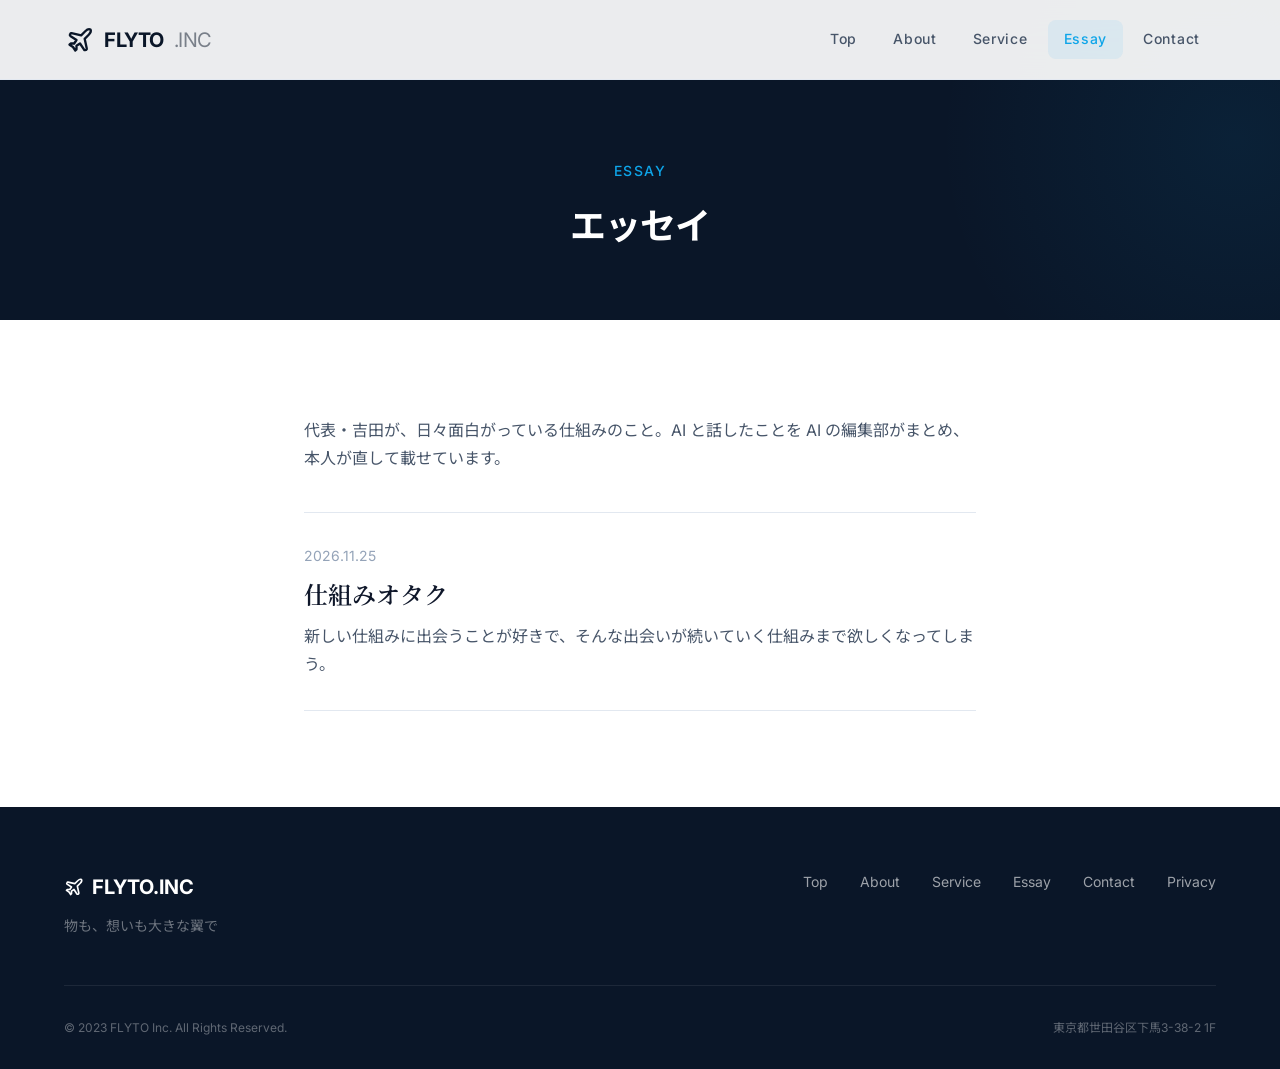
==== essay/index.html @ b7b89c4b "Essay: 仕組みオタク" ====
<!DOCTYPE html>
<html lang="ja">
<head>
  <meta charset="UTF-8">
  <meta name="viewport" content="width=device-width, initial-scale=1.0">
  <title>Essay | FLYTO Inc.</title>
  <meta name="description" content="株式会社フライト代表・吉田 翼のエッセイ。日々面白がっている仕組みのこと。">
  <meta property="og:title" content="Essay | FLYTO Inc.">
  <meta property="og:description" content="株式会社フライト代表・吉田 翼のエッセイ。日々面白がっている仕組みのこと。">
  <meta property="og:type" content="website">
  <meta property="og:url" content="https://flyto.co.jp/essay/">
  <meta name="twitter:card" content="summary">
  <link rel="canonical" href="https://flyto.co.jp/essay/">
  <link rel="icon" type="image/svg+xml" href="../favicon.svg">
  <link rel="preconnect" href="https://fonts.googleapis.com">
  <link rel="preconnect" href="https://fonts.gstatic.com" crossorigin>
  <link href="https://fonts.googleapis.com/css2?family=Inter:wght@400;500;600;700&family=Noto+Sans+JP:wght@400;500;600;700&family=Noto+Serif+JP:wght@400;600&display=swap" rel="stylesheet">
  <link rel="stylesheet" href="../css/style.css">
  <link rel="alternate" type="application/rss+xml" title="FLYTO Essay" href="https://flyto.co.jp/essay/feed.xml">
</head>
<body>
  <header class="header" id="header">
    <div class="header__inner">
      <a href="../index.html" class="header__logo" aria-label="FLYTO Inc. ホーム">
        <span class="header__logo-icon"><svg viewBox="0 0 24 24" fill="none" stroke="currentColor" stroke-width="2" stroke-linecap="round" stroke-linejoin="round"><path d="M17.8 19.2L16 11l3.5-3.5C21 6 21.5 4 21 3c-1-.5-3 0-4.5 1.5L13 8 4.8 6.2c-.5-.1-.9.1-1.1.5l-.3.5c-.2.5-.1 1 .3 1.3L9 12l-2 3H4l-1 1 3 2 2 3 1-1v-3l3-2 3.5 5.3c.3.4.8.5 1.3.3l.5-.2c.4-.3.6-.7.5-1.2z"/></svg></span>
        FLYTO<span style="font-weight: 400; opacity: 0.5; margin-left: 2px">.INC</span>
      </a>
      <nav class="header__nav" id="headerNav">
        <a href="../index.html" class="header__nav-link">Top</a>
        <a href="../about.html" class="header__nav-link">About</a>
        <a href="../service.html" class="header__nav-link">Service</a>
        <a href="./" class="header__nav-link active">Essay</a>
        <a href="../contact.html" class="header__nav-link">Contact</a>
      </nav>
      <button class="header__hamburger" id="hamburger" aria-label="メニューを開く"><span></span><span></span><span></span></button>
    </div>
  </header>
  <nav class="mobile-nav" id="mobileNav">
    <div class="mobile-nav__inner">
      <a href="../index.html" class="mobile-nav__link">Top</a>
      <a href="../about.html" class="mobile-nav__link">About</a>
      <a href="../service.html" class="mobile-nav__link">Service</a>
      <a href="./" class="mobile-nav__link">Essay</a>
      <a href="../contact.html" class="mobile-nav__link">Contact</a>
    </div>
  </nav>

  <section class="page-header">
    <div class="container">
      <p class="page-header__label">Essay</p>
      <h1 class="page-header__title">エッセイ</h1>
    </div>
  </section>
  <section class="section">
    <div class="essay-list">
      <p class="essay-list__lead">代表・吉田が、日々面白がっている仕組みのこと。AI と話したことを AI の編集部がまとめ、本人が直して載せています。</p>
      <a class="essay-list__item" href="kakanai-essay.html">
        <p class="essay-list__date">2026.11.25</p>
        <h2 class="essay-list__title">仕組みオタク</h2>
        <p class="essay-list__excerpt">新しい仕組みに出会うことが好きで、そんな出会いが続いていく仕組みまで欲しくなってしまう。</p>
      </a>
    </div>
  </section>
  <footer class="footer">
    <div class="container">
      <div class="footer__inner">
        <div class="footer__brand">
          <div class="footer__logo"><svg style="width:20px;height:20px;" viewBox="0 0 24 24" fill="none" stroke="currentColor" stroke-width="2" stroke-linecap="round" stroke-linejoin="round"><path d="M17.8 19.2L16 11l3.5-3.5C21 6 21.5 4 21 3c-1-.5-3 0-4.5 1.5L13 8 4.8 6.2c-.5-.1-.9.1-1.1.5l-.3.5c-.2.5-.1 1 .3 1.3L9 12l-2 3H4l-1 1 3 2 2 3 1-1v-3l3-2 3.5 5.3c.3.4.8.5 1.3.3l.5-.2c.4-.3.6-.7.5-1.2z"/></svg> FLYTO.INC</div>
          <p class="footer__tagline">物も、想いも大きな翼で</p>
        </div>
        <nav class="footer__nav">
          <a href="../index.html" class="footer__nav-link">Top</a>
          <a href="../about.html" class="footer__nav-link">About</a>
          <a href="../service.html" class="footer__nav-link">Service</a>
          <a href="./" class="footer__nav-link">Essay</a>
          <a href="../contact.html" class="footer__nav-link">Contact</a>
          <a href="../privacy.html" class="footer__nav-link">Privacy</a>
        </nav>
      </div>
      <div class="footer__bottom">
        <p class="footer__copy">&copy; 2023 FLYTO Inc. All Rights Reserved.</p>
        <p class="footer__address">東京都世田谷区下馬3-38-2 1F</p>
      </div>
    </div>
  </footer>
  <script src="../js/main.js"></script>
</body>
</html>
---- css/style.css ----
:root {
  /* ── Colors ── */
  --color-primary: #0A1628;
  --color-primary-light: #1a2d4a;
  --color-accent: #0EA5E9;
  --color-accent-hover: #38BDF8;
  --color-accent-subtle: rgba(14, 165, 233, 0.08);
  --color-white: #FFFFFF;
  --color-off-white: #F8FAFC;
  --color-gray-50: #F1F5F9;
  --color-gray-100: #E2E8F0;
  --color-gray-200: #CBD5E1;
  --color-gray-400: #94A3B8;
  --color-gray-500: #64748B;
  --color-gray-600: #475569;
  --color-gray-700: #334155;
  --color-gray-800: #1E293B;
  --color-text: #0F172A;
  --color-text-secondary: #475569;
  --color-text-light: #94A3B8;
  --color-border: #E2E8F0;
  --color-overlay: rgba(10, 22, 40, 0.6);

  /* ── Typography ── */
  --font-sans: 'Inter', 'Noto Sans JP', -apple-system, BlinkMacSystemFont, sans-serif;
  --font-display: 'Inter', 'Noto Sans JP', sans-serif;

  --text-xs: 0.75rem;
  --text-sm: 0.875rem;
  --text-base: 1rem;
  --text-lg: 1.125rem;
  --text-xl: 1.25rem;
  --text-2xl: 1.5rem;
  --text-3xl: 1.875rem;
  --text-4xl: 2.25rem;
  --text-5xl: 3rem;
  --text-6xl: 3.75rem;

  --leading-tight: 1.2;
  --leading-normal: 1.6;
  --leading-relaxed: 1.75;

  --tracking-tight: -0.025em;
  --tracking-normal: 0;
  --tracking-wide: 0.05em;
  --tracking-wider: 0.1em;

  /* ── Spacing ── */
  --space-1: 0.25rem;
  --space-2: 0.5rem;
  --space-3: 0.75rem;
  --space-4: 1rem;
  --space-5: 1.25rem;
  --space-6: 1.5rem;
  --space-8: 2rem;
  --space-10: 2.5rem;
  --space-12: 3rem;
  --space-16: 4rem;
  --space-20: 5rem;
  --space-24: 6rem;
  --space-32: 8rem;

  /* ── Layout ── */
  --container-max: 1200px;
  --container-narrow: 800px;
  --header-height: 80px;

  /* ── Effects ── */
  --radius-sm: 4px;
  --radius-md: 8px;
  --radius-lg: 12px;
  --radius-xl: 16px;
  --radius-2xl: 24px;

  --shadow-sm: 0 1px 2px rgba(0, 0, 0, 0.05);
  --shadow-md: 0 4px 6px -1px rgba(0, 0, 0, 0.07), 0 2px 4px -2px rgba(0, 0, 0, 0.05);
  --shadow-lg: 0 10px 15px -3px rgba(0, 0, 0, 0.08), 0 4px 6px -4px rgba(0, 0, 0, 0.04);
  --shadow-xl: 0 20px 25px -5px rgba(0, 0, 0, 0.08), 0 8px 10px -6px rgba(0, 0, 0, 0.04);
  --shadow-card: 0 1px 3px rgba(0, 0, 0, 0.04), 0 8px 24px rgba(0, 0, 0, 0.06);

  --transition-fast: 150ms ease;
  --transition-base: 250ms ease;
  --transition-slow: 400ms ease;
  --transition-smooth: 500ms cubic-bezier(0.4, 0, 0.2, 1);
}

/* ══════════════════════════════════════
   RESET & BASE
   ══════════════════════════════════════ */

*, *::before, *::after {
  box-sizing: border-box;
  margin: 0;
  padding: 0;
}

html {
  scroll-behavior: smooth;
  font-size: 16px;
  -webkit-font-smoothing: antialiased;
  -moz-osx-font-smoothing: grayscale;
}

body {
  font-family: var(--font-sans);
  font-size: var(--text-base);
  line-height: var(--leading-normal);
  color: var(--color-text);
  background-color: var(--color-white);
  overflow-x: hidden;
}

img {
  max-width: 100%;
  height: auto;
  display: block;
}

a {
  color: inherit;
  text-decoration: none;
}

ul, ol {
  list-style: none;
}

button {
  border: none;
  background: none;
  cursor: pointer;
  font-family: inherit;
}

/* ══════════════════════════════════════
   LAYOUT
   ══════════════════════════════════════ */

.container {
  width: 100%;
  max-width: var(--container-max);
  margin: 0 auto;
  padding: 0 var(--space-6);
}

.container--narrow {
  max-width: var(--container-narrow);
}

.section {
  padding: var(--space-24) 0;
}

.section--alt {
  background-color: var(--color-off-white);
}

.section--dark {
  background-color: var(--color-primary);
  color: var(--color-white);
}

/* ══════════════════════════════════════
   HEADER
   ══════════════════════════════════════ */

.header {
  position: fixed;
  top: 0;
  left: 0;
  right: 0;
  z-index: 1000;
  height: var(--header-height);
  background: rgba(255, 255, 255, 0.92);
  backdrop-filter: blur(20px);
  -webkit-backdrop-filter: blur(20px);
  border-bottom: 1px solid var(--color-border);
  transition: background var(--transition-base), box-shadow var(--transition-base);
}

.header.scrolled {
  box-shadow: var(--shadow-md);
}

.header__inner {
  display: flex;
  align-items: center;
  justify-content: space-between;
  height: 100%;
  max-width: var(--container-max);
  margin: 0 auto;
  padding: 0 var(--space-6);
}

.header__logo {
  font-family: var(--font-display);
  font-size: var(--text-xl);
  font-weight: 700;
  color: var(--color-primary);
  letter-spacing: var(--tracking-tight);
  display: flex;
  align-items: center;
  gap: var(--space-2);
}

.header__logo-icon {
  width: 32px;
  height: 32px;
  display: flex;
  align-items: center;
  justify-content: center;
}

.header__logo-icon svg {
  width: 28px;
  height: 28px;
}

.header__nav {
  display: flex;
  align-items: center;
  gap: var(--space-1);
}

.header__nav-link {
  font-size: var(--text-sm);
  font-weight: 500;
  color: var(--color-gray-600);
  padding: var(--space-2) var(--space-4);
  border-radius: var(--radius-md);
  transition: color var(--transition-fast), background-color var(--transition-fast);
  letter-spacing: var(--tracking-wide);
}

.header__nav-link:hover {
  color: var(--color-primary);
  background-color: var(--color-gray-50);
}

.header__nav-link.active {
  color: var(--color-accent);
  background-color: var(--color-accent-subtle);
}

/* Hamburger */
.header__hamburger {
  display: none;
  flex-direction: column;
  justify-content: center;
  align-items: center;
  width: 40px;
  height: 40px;
  gap: 5px;
  border-radius: var(--radius-md);
  transition: background-color var(--transition-fast);
}

.header__hamburger:hover {
  background-color: var(--color-gray-50);
}

.header__hamburger span {
  display: block;
  width: 20px;
  height: 2px;
  background-color: var(--color-primary);
  border-radius: 1px;
  transition: transform var(--transition-base), opacity var(--transition-base);
}

.header__hamburger.open span:nth-child(1) {
  transform: rotate(45deg) translate(2.5px, 2.5px);
}

.header__hamburger.open span:nth-child(2) {
  opacity: 0;
}

.header__hamburger.open span:nth-child(3) {
  transform: rotate(-45deg) translate(2.5px, -2.5px);
}

/* Mobile Nav */
.mobile-nav {
  display: none;
  position: fixed;
  top: var(--header-height);
  left: 0;
  right: 0;
  bottom: 0;
  background: rgba(255, 255, 255, 0.98);
  backdrop-filter: blur(20px);
  -webkit-backdrop-filter: blur(20px);
  z-index: 999;
  opacity: 0;
  visibility: hidden;
  transition: opacity var(--transition-base), visibility var(--transition-base);
}

.mobile-nav.open {
  opacity: 1;
  visibility: visible;
}

.mobile-nav__inner {
  display: flex;
  flex-direction: column;
  padding: var(--space-8) var(--space-6);
  gap: var(--space-2);
}

.mobile-nav__link {
  font-size: var(--text-lg);
  font-weight: 500;
  color: var(--color-gray-700);
  padding: var(--space-4) var(--space-4);
  border-radius: var(--radius-md);
  transition: color var(--transition-fast), background-color var(--transition-fast);
}

.mobile-nav__link:hover {
  color: var(--color-accent);
  background-color: var(--color-gray-50);
}

/* ══════════════════════════════════════
   HERO
   ══════════════════════════════════════ */

.hero {
  position: relative;
  min-height: 100vh;
  display: flex;
  align-items: center;
  justify-content: center;
  overflow: hidden;
  background: var(--color-primary);
}

.hero__bg {
  position: absolute;
  inset: 0;
  background-size: cover;
  background-position: center;
  background-repeat: no-repeat;
  transition: transform 8s ease;
}

.hero__bg::after {
  content: '';
  position: absolute;
  inset: 0;
  background: linear-gradient(
    135deg,
    rgba(10, 22, 40, 0.7) 0%,
    rgba(10, 22, 40, 0.4) 40%,
    rgba(10, 22, 40, 0.3) 100%
  );
}

.hero__content {
  position: relative;
  z-index: 1;
  text-align: center;
  color: var(--color-white);
  padding: var(--space-8);
  max-width: 800px;
}

.hero__tagline {
  font-family: var(--font-display);
  font-size: var(--text-sm);
  font-weight: 500;
  letter-spacing: var(--tracking-wider);
  text-transform: uppercase;
  color: var(--color-accent);
  margin-bottom: var(--space-6);
  opacity: 0;
  transform: translateY(20px);
  animation: fadeInUp 0.8s ease forwards 0.3s;
}

.hero__title {
  font-family: var(--font-display);
  font-size: var(--text-5xl);
  font-weight: 700;
  line-height: var(--leading-tight);
  letter-spacing: var(--tracking-tight);
  margin-bottom: var(--space-6);
  opacity: 0;
  transform: translateY(20px);
  animation: fadeInUp 0.8s ease forwards 0.5s;
}

.hero__title-sub {
  display: block;
  font-size: var(--text-2xl);
  font-weight: 400;
  color: rgba(255, 255, 255, 0.85);
  margin-top: var(--space-3);
  letter-spacing: var(--tracking-normal);
}

.hero__description {
  font-size: var(--text-lg);
  line-height: var(--leading-relaxed);
  color: rgba(255, 255, 255, 0.8);
  max-width: 560px;
  margin: 0 auto;
  opacity: 0;
  transform: translateY(20px);
  animation: fadeInUp 0.8s ease forwards 0.7s;
}

.hero__scroll-indicator {
  position: absolute;
  bottom: var(--space-10);
  left: 50%;
  transform: translateX(-50%);
  display: flex;
  flex-direction: column;
  align-items: center;
  gap: var(--space-2);
  color: rgba(255, 255, 255, 0.5);
  font-size: var(--text-xs);
  letter-spacing: var(--tracking-wider);
  text-transform: uppercase;
  opacity: 0;
  animation: fadeIn 1s ease forwards 1.2s;
}

.hero__scroll-indicator::after {
  content: '';
  width: 1px;
  height: 40px;
  background: linear-gradient(to bottom, rgba(255,255,255,0.5), transparent);
  animation: scrollLine 2s ease infinite;
}

/* ══════════════════════════════════════
   SECTION HEADERS
   ══════════════════════════════════════ */

.section-header {
  text-align: center;
  margin-bottom: var(--space-16);
}

.section-header__label {
  font-size: var(--text-sm);
  font-weight: 600;
  letter-spacing: var(--tracking-wider);
  text-transform: uppercase;
  color: var(--color-accent);
  margin-bottom: var(--space-4);
}

.section-header__title {
  font-family: var(--font-display);
  font-size: var(--text-3xl);
  font-weight: 700;
  letter-spacing: var(--tracking-tight);
  color: var(--color-primary);
  margin-bottom: var(--space-4);
}

.section--dark .section-header__title {
  color: var(--color-white);
}

.section-header__divider {
  width: 48px;
  height: 3px;
  background: var(--color-accent);
  border-radius: 2px;
  margin: 0 auto;
}

/* ══════════════════════════════════════
   CARDS
   ══════════════════════════════════════ */

.cards-grid {
  display: grid;
  grid-template-columns: repeat(3, 1fr);
  gap: var(--space-8);
}

.card {
  background: var(--color-white);
  border-radius: var(--radius-xl);
  padding: var(--space-10) var(--space-8);
  text-align: center;
  border: 1px solid var(--color-border);
  transition: transform var(--transition-smooth), box-shadow var(--transition-smooth), border-color var(--transition-smooth);
  position: relative;
  overflow: hidden;
}

.card::before {
  content: '';
  position: absolute;
  top: 0;
  left: 0;
  right: 0;
  height: 3px;
  background: linear-gradient(90deg, var(--color-accent), var(--color-accent-hover));
  transform: scaleX(0);
  transition: transform var(--transition-smooth);
}

.card:hover {
  transform: translateY(-4px);
  box-shadow: var(--shadow-xl);
  border-color: transparent;
}

.card:hover::before {
  transform: scaleX(1);
}

.card__icon {
  width: 64px;
  height: 64px;
  margin: 0 auto var(--space-6);
  display: flex;
  align-items: center;
  justify-content: center;
  background: var(--color-accent-subtle);
  border-radius: var(--radius-lg);
  color: var(--color-accent);
  transition: background-color var(--transition-base), transform var(--transition-base);
}

.card:hover .card__icon {
  background: var(--color-accent);
  color: var(--color-white);
  transform: scale(1.05);
}

.card__icon svg {
  width: 28px;
  height: 28px;
}

.card__title {
  font-family: var(--font-display);
  font-size: var(--text-xl);
  font-weight: 700;
  color: var(--color-primary);
  margin-bottom: var(--space-2);
}

.card__subtitle {
  font-size: var(--text-sm);
  color: var(--color-accent);
  font-weight: 500;
  margin-bottom: var(--space-4);
  letter-spacing: var(--tracking-wide);
}

.card__description {
  font-size: var(--text-sm);
  line-height: var(--leading-relaxed);
  color: var(--color-text-secondary);
}

.card__link {
  display: inline-block;
  margin-top: 1rem;
  font-size: var(--text-sm);
  font-weight: 600;
  color: var(--color-accent);
  text-decoration: none;
  transition: opacity 0.2s;
}

.card__link:hover {
  opacity: 0.7;
}

/* ══════════════════════════════════════
   COMPANY INFO TABLE
   ══════════════════════════════════════ */

.info-table {
  width: 100%;
  max-width: var(--container-narrow);
  margin: 0 auto;
}

.info-table__row {
  display: flex;
  border-bottom: 1px solid var(--color-border);
  padding: var(--space-5) 0;
  align-items: baseline;
}

.info-table__label {
  flex: 0 0 180px;
  font-size: var(--text-sm);
  font-weight: 600;
  color: var(--color-primary);
  letter-spacing: var(--tracking-wide);
}

.info-table__value {
  flex: 1;
  font-size: var(--text-base);
  color: var(--color-text-secondary);
  line-height: var(--leading-relaxed);
}

/* ══════════════════════════════════════
   CTA SECTION
   ══════════════════════════════════════ */

.cta {
  text-align: center;
  padding: var(--space-20) var(--space-6);
}

.cta__title {
  font-family: var(--font-display);
  font-size: var(--text-3xl);
  font-weight: 700;
  color: var(--color-white);
  margin-bottom: var(--space-4);
}

.cta__description {
  font-size: var(--text-lg);
  color: rgba(255, 255, 255, 0.8);
  margin-bottom: var(--space-8);
  max-width: 500px;
  margin-left: auto;
  margin-right: auto;
}

.btn {
  display: inline-flex;
  align-items: center;
  gap: var(--space-2);
  font-size: var(--text-sm);
  font-weight: 600;
  padding: var(--space-3) var(--space-6);
  border-radius: var(--radius-md);
  transition: all var(--transition-base);
  letter-spacing: var(--tracking-wide);
}

.btn--primary {
  background: var(--color-accent);
  color: var(--color-white);
}

.btn--primary:hover {
  background: var(--color-accent-hover);
  transform: translateY(-1px);
  box-shadow: 0 4px 12px rgba(14, 165, 233, 0.35);
}

.btn--outline {
  border: 1.5px solid var(--color-white);
  color: var(--color-white);
}

.btn--outline:hover {
  background: var(--color-white);
  color: var(--color-primary);
}

.btn--lg {
  font-size: var(--text-base);
  padding: var(--space-4) var(--space-8);
  border-radius: var(--radius-lg);
}

.btn svg {
  width: 16px;
  height: 16px;
}

/* ══════════════════════════════════════
   CONTACT FORM
   ══════════════════════════════════════ */

.contact-form {
  max-width: var(--container-narrow);
  margin: 0 auto;
}

.form-group {
  margin-bottom: var(--space-6);
}

.form-group__label {
  display: block;
  font-size: var(--text-sm);
  font-weight: 600;
  color: var(--color-primary);
  margin-bottom: var(--space-2);
}

.form-group__label .required {
  color: #EF4444;
  margin-left: var(--space-1);
}

.form-group__input,
.form-group__textarea {
  width: 100%;
  padding: var(--space-3) var(--space-4);
  font-family: var(--font-sans);
  font-size: var(--text-base);
  color: var(--color-text);
  background: var(--color-white);
  border: 1.5px solid var(--color-border);
  border-radius: var(--radius-md);
  transition: border-color var(--transition-fast), box-shadow var(--transition-fast);
  outline: none;
}

.form-group__input:focus,
.form-group__textarea:focus {
  border-color: var(--color-accent);
  box-shadow: 0 0 0 3px rgba(14, 165, 233, 0.12);
}

.form-group__textarea {
  resize: vertical;
  min-height: 160px;
}

/* ══════════════════════════════════════
   FOOTER
   ══════════════════════════════════════ */

.footer {
  background: var(--color-primary);
  color: rgba(255, 255, 255, 0.6);
  padding: var(--space-16) 0 var(--space-8);
}

.footer__inner {
  display: flex;
  justify-content: space-between;
  align-items: flex-start;
  margin-bottom: var(--space-12);
}

.footer__brand {
  flex: 0 0 auto;
}

.footer__logo {
  font-family: var(--font-display);
  font-size: var(--text-xl);
  font-weight: 700;
  color: var(--color-white);
  margin-bottom: var(--space-3);
  display: flex;
  align-items: center;
  gap: var(--space-2);
}

.footer__logo svg {
  width: 24px;
  height: 24px;
}

.footer__tagline {
  font-size: var(--text-sm);
  color: rgba(255, 255, 255, 0.4);
}

.footer__nav {
  display: flex;
  gap: var(--space-8);
}

.footer__nav-link {
  font-size: var(--text-sm);
  color: rgba(255, 255, 255, 0.6);
  transition: color var(--transition-fast);
}

.footer__nav-link:hover {
  color: var(--color-white);
}

.footer__bottom {
  border-top: 1px solid rgba(255, 255, 255, 0.08);
  padding-top: var(--space-8);
  display: flex;
  justify-content: space-between;
  align-items: center;
}

.footer__copy {
  font-size: var(--text-xs);
  color: rgba(255, 255, 255, 0.35);
}

.footer__address {
  font-size: var(--text-xs);
  color: rgba(255, 255, 255, 0.35);
}

/* ══════════════════════════════════════
   PAGE HEADER (inner pages)
   ══════════════════════════════════════ */

.page-header {
  padding-top: calc(var(--header-height) + var(--space-20));
  padding-bottom: var(--space-16);
  background: var(--color-primary);
  color: var(--color-white);
  text-align: center;
  position: relative;
  overflow: hidden;
}

.page-header::before {
  content: '';
  position: absolute;
  top: -50%;
  right: -20%;
  width: 600px;
  height: 600px;
  border-radius: 50%;
  background: radial-gradient(circle, rgba(14, 165, 233, 0.08) 0%, transparent 70%);
  pointer-events: none;
}

.page-header__label {
  font-size: var(--text-sm);
  font-weight: 500;
  letter-spacing: var(--tracking-wider);
  text-transform: uppercase;
  color: var(--color-accent);
  margin-bottom: var(--space-4);
}

.page-header__title {
  font-family: var(--font-display);
  font-size: var(--text-4xl);
  font-weight: 700;
  letter-spacing: var(--tracking-tight);
}

/* ══════════════════════════════════════
   MISSION SECTION
   ══════════════════════════════════════ */

.mission {
  text-align: center;
  max-width: var(--container-narrow);
  margin: 0 auto;
}

.mission__text {
  font-size: var(--text-xl);
  line-height: var(--leading-relaxed);
  color: var(--color-text-secondary);
}

.mission__text em {
  font-style: normal;
  color: var(--color-accent);
  font-weight: 600;
}

/* ══════════════════════════════════════
   SCROLL ANIMATIONS
   ══════════════════════════════════════ */

.reveal {
  opacity: 0;
  transform: translateY(30px);
  transition: opacity 0.6s ease, transform 0.6s ease;
}

.reveal.visible {
  opacity: 1;
  transform: translateY(0);
}

.reveal-delay-1 { transition-delay: 0.1s; }
.reveal-delay-2 { transition-delay: 0.2s; }
.reveal-delay-3 { transition-delay: 0.3s; }

/* ══════════════════════════════════════
   KEYFRAMES
   ══════════════════════════════════════ */

@keyframes fadeInUp {
  to {
    opacity: 1;
    transform: translateY(0);
  }
}

@keyframes fadeIn {
  to { opacity: 1; }
}

@keyframes scrollLine {
  0% { transform: scaleY(0); transform-origin: top; }
  50% { transform: scaleY(1); transform-origin: top; }
  51% { transform: scaleY(1); transform-origin: bottom; }
  100% { transform: scaleY(0); transform-origin: bottom; }
}

/* ══════════════════════════════════════
   RESPONSIVE
   ══════════════════════════════════════ */

@media (max-width: 768px) {
  :root {
    --header-height: 64px;
  }

  .header__nav {
    display: none;
  }

  .header__hamburger {
    display: flex;
  }

  .mobile-nav {
    display: block;
  }

  .hero__title {
    font-size: var(--text-3xl);
  }

  .hero__title-sub {
    font-size: var(--text-lg);
  }

  .hero__description {
    font-size: var(--text-base);
  }

  .cards-grid {
    grid-template-columns: 1fr;
    gap: var(--space-6);
  }

  .section {
    padding: var(--space-16) 0;
  }

  .section-header {
    margin-bottom: var(--space-10);
  }

  .section-header__title {
    font-size: var(--text-2xl);
  }

  .info-table__row {
    flex-direction: column;
    gap: var(--space-1);
  }

  .info-table__label {
    flex: none;
  }

  .footer__inner {
    flex-direction: column;
    gap: var(--space-8);
  }

  .footer__nav {
    flex-wrap: wrap;
    gap: var(--space-4) var(--space-6);
  }

  .footer__bottom {
    flex-direction: column;
    gap: var(--space-3);
    text-align: center;
  }

  .page-header {
    padding-top: calc(var(--header-height) + var(--space-12));
    padding-bottom: var(--space-10);
  }

  .page-header__title {
    font-size: var(--text-3xl);
  }

  .cta__title {
    font-size: var(--text-2xl);
  }
}

@media (max-width: 480px) {
  .container {
    padding: 0 var(--space-4);
  }

  .hero__content {
    padding: var(--space-4);
  }

  .hero__title {
    font-size: var(--text-2xl);
  }

  .card {
    padding: var(--space-8) var(--space-6);
  }
}

/* ── Essay (flyto-essay) ── */
.essay { padding: var(--space-12) var(--space-6) var(--space-24); }
.essay__inner { max-width: 680px; margin: 0 auto; }
.essay__date { font-size: var(--text-sm); color: var(--color-text-light); letter-spacing: var(--tracking-wide); }
.essay__title { font-family: 'Noto Serif JP', serif; font-size: var(--text-3xl); font-weight: 600; line-height: 1.5; margin: var(--space-3) 0 var(--space-2); color: var(--color-text); }
.essay__byline { font-size: var(--text-sm); color: var(--color-text-secondary); margin-bottom: var(--space-12); }
.essay__body p { font-family: 'Noto Serif JP', serif; font-size: 1.0625rem; line-height: 2.1; color: var(--color-gray-800); margin-bottom: 1.6em; text-align: justify; }
.essay__note { margin-top: var(--space-16); padding-top: var(--space-6); border-top: 1px solid var(--color-border); font-size: var(--text-sm); color: var(--color-text-secondary); line-height: var(--leading-relaxed); }
.essay__note a { color: var(--color-accent); }
.essay__pager { display: flex; justify-content: space-between; gap: var(--space-4); margin-top: var(--space-10); font-size: var(--text-sm); }
.essay__pager-link { color: var(--color-text-secondary); }
.essay__pager-link:hover { color: var(--color-accent); }
.essay-list { max-width: 720px; margin: 0 auto; padding: 0 var(--space-6); }
.essay-list__lead { color: var(--color-text-secondary); line-height: var(--leading-relaxed); margin-bottom: var(--space-10); }
.essay-list__item { display: block; padding: var(--space-8) 0; border-top: 1px solid var(--color-border); color: inherit; }
.essay-list__item:last-child { border-bottom: 1px solid var(--color-border); }
.essay-list__date { font-size: var(--text-sm); color: var(--color-text-light); }
.essay-list__title { font-family: 'Noto Serif JP', serif; font-size: var(--text-2xl); font-weight: 600; margin: var(--space-2) 0; transition: color .2s; }
.essay-list__item:hover .essay-list__title { color: var(--color-accent); }
.essay-list__excerpt { color: var(--color-text-secondary); line-height: var(--leading-relaxed); }
@media (max-width: 768px) { .essay__title { font-size: var(--text-2xl); } .essay__body p { font-size: 1rem; line-height: 2; } }
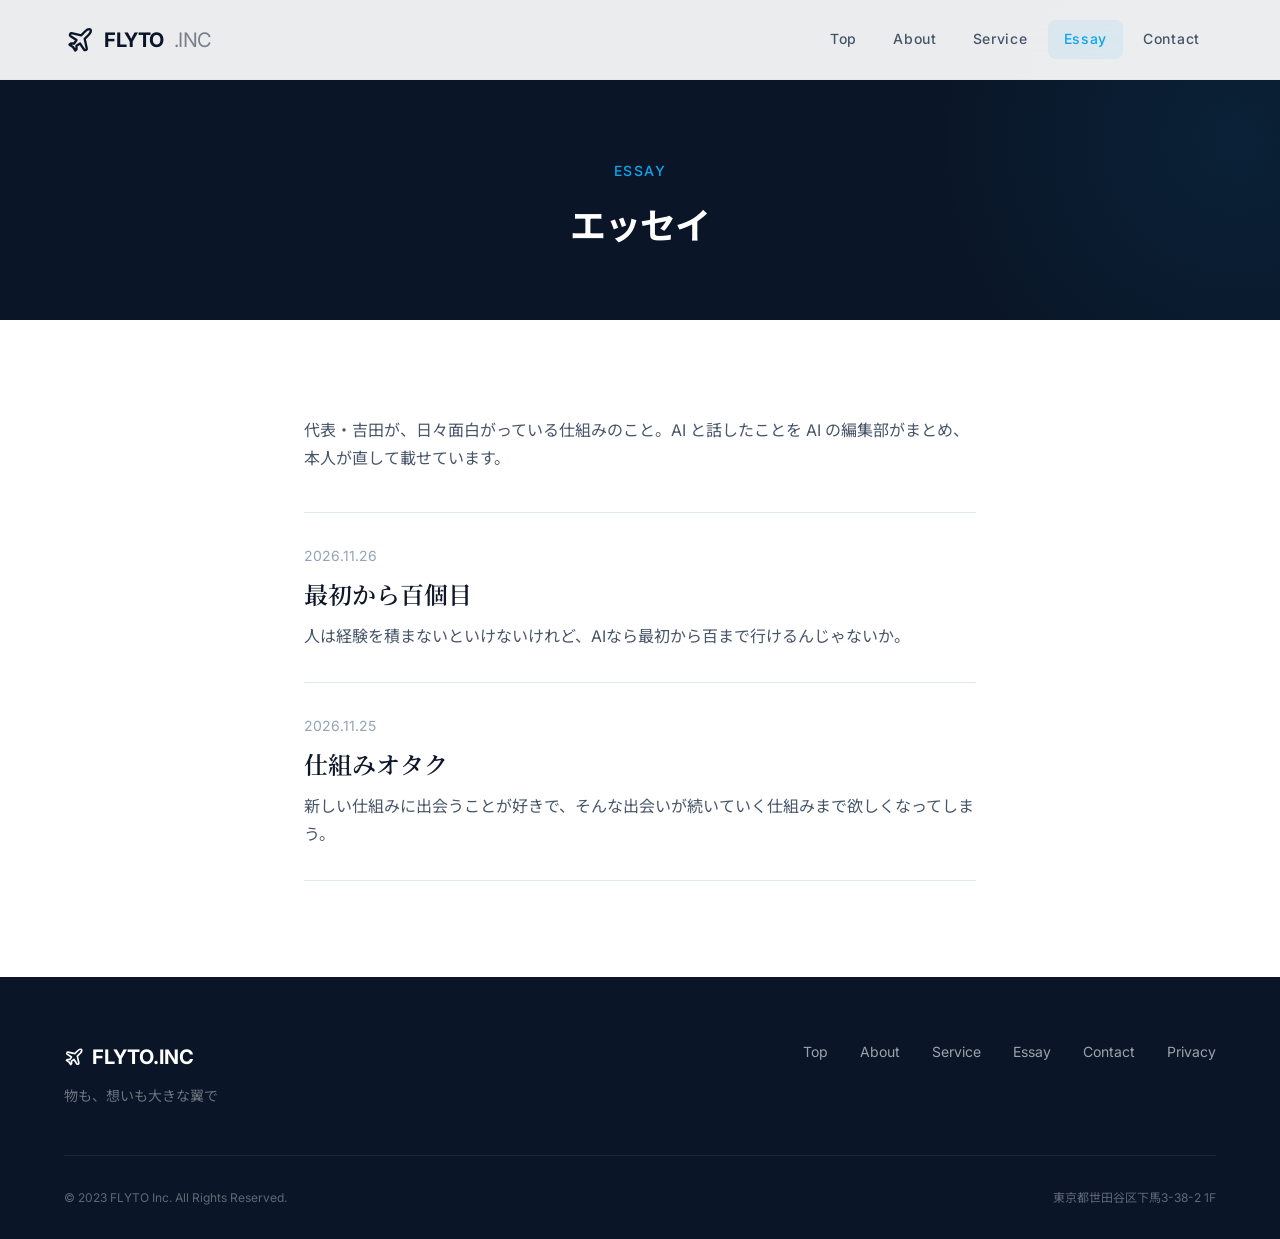
==== commit 4da26ce3: "Essay: 最初から百個目" ====
--- a/essay/index.html
+++ b/essay/index.html
@@ -54,6 +54,11 @@
   <section class="section">
     <div class="essay-list">
       <p class="essay-list__lead">代表・吉田が、日々面白がっている仕組みのこと。AI と話したことを AI の編集部がまとめ、本人が直して載せています。</p>
+      <a class="essay-list__item" href="hyakkome.html">
+        <p class="essay-list__date">2026.11.26</p>
+        <h2 class="essay-list__title">最初から百個目</h2>
+        <p class="essay-list__excerpt">人は経験を積まないといけないけれど、AIなら最初から百まで行けるんじゃないか。</p>
+      </a>
       <a class="essay-list__item" href="kakanai-essay.html">
         <p class="essay-list__date">2026.11.25</p>
         <h2 class="essay-list__title">仕組みオタク</h2>
